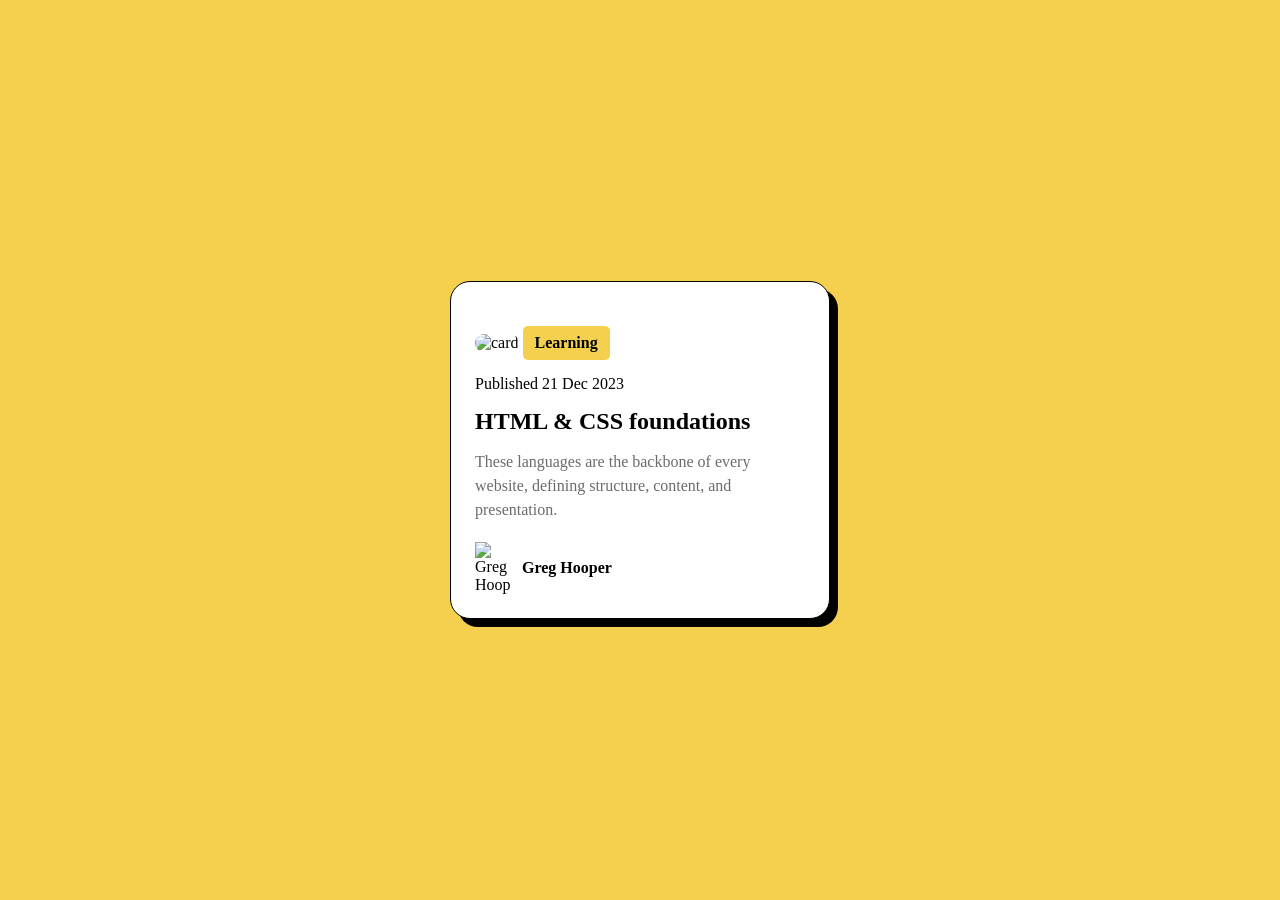
==== Blog Preview Card/index.html @ ec60731e "Initial Upload" ====
<!DOCTYPE html>
<html lang="en">

<head>
  <meta charset="UTF-8">
  <meta name="viewport" content="width=device-width, initial-scale=1.0">

  <link rel="icon" type="image/png" sizes="32x32" href="./assets/images/favicon-32x32.png">

  <title>Blog preview card</title>
  <link rel="stylesheet" href="style.css">

  <style>
    .attribution {
      font-size: 0.6875rem;
      text-align: center;
    }

    .attribution a {
      color: hsl(228, 45%, 44%);
    }
  </style>
</head>

<body>
  <div class="card">
    <img src="./assets/images/illustration-article.svg" alt="card" class="card-image">
  
  <div class="tag">Learning</div>
  <p>Published 21 Dec 2023</p>
  <h2>HTML & CSS foundations</h2>
  <p class="description">These languages are the backbone of every website, defining structure, content, and
    presentation.</p>
  <div class="author">
    <img src="assets/images/image-avatar.webp" alt="Greg Hooper">

    <span>Greg Hooper</span>
  </div>
  
  </div>
</body>

</html>
---- Blog Preview Card/style.css ----
*{
    margin: 0;
    padding: 0;
    box-sizing: border-box;
}
body{
    min-height: 100vh;
    display: flex;
    align-items: center;
    justify-content: center;
    background: hsl(47, 88%, 63%);
}
.card{
    background: white;
    width: 380px;
    padding: 24px;
    border-radius: 20px;
    border: 1px solid black;
    box-shadow: 8px 8px 0 black;
}
.card-image{
    width: 100%;
    border-radius: 10px;
}
.tag{
display: inline-block;
background: hsl(47, 88%, 63%);
padding: 8px 12px;
margin-top: 20px;
font-weight: 800;
border-radius: 5px;
}
.date{
    margin-top: 12px;
    font-size: 14px;
}
h2{
    margin-top: 15px;
    font-size: 24px;
    font-weight: 800;
    cursor: pointer;
}
h2:hover{
    color: hsl(47, 88%, 63%);
}
.description{
    margin-top: 15px;
    color: hsl(0, 0%, 42%);
    line-height: 1.5;
}
.author{
    display: flex;
    align-items: center;
    gap: 12px;
    margin-top: 20px;
}
.author img{
    width: 35px;
}
.author span{
    font-weight: 800;
}
p{
    margin-top: 15px;
}
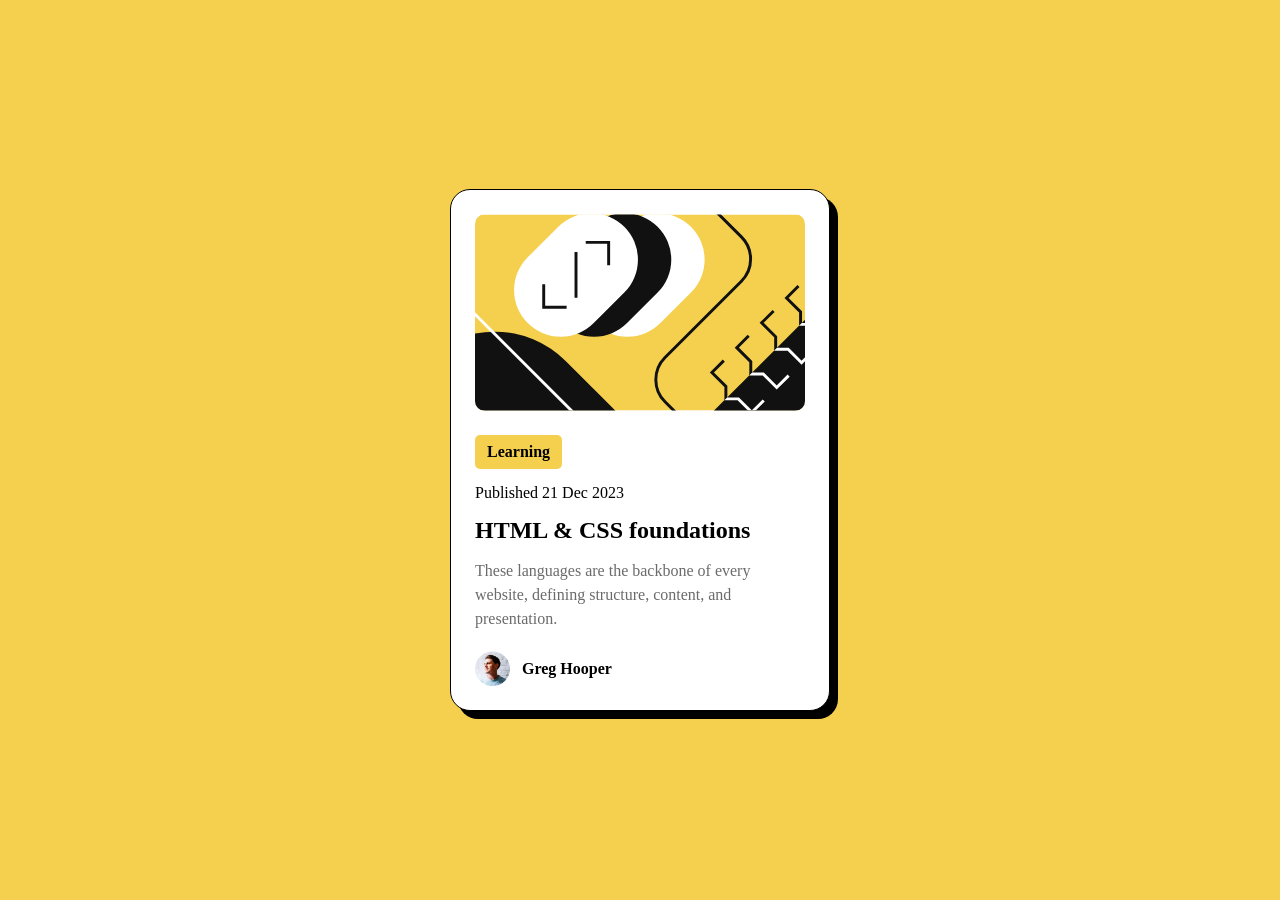
==== commit 4fbdf8ab: "Final Updated" ====
--- a/Blog Preview Card/index.html
+++ b/Blog Preview Card/index.html
@@ -5,7 +5,7 @@
   <meta charset="UTF-8">
   <meta name="viewport" content="width=device-width, initial-scale=1.0">
 
-  <link rel="icon" type="image/png" sizes="32x32" href="./assets/images/favicon-32x32.png">
+  <link rel="icon" type="image/png" sizes="32x32" href="./images/favicon-32x32.png">
 
   <title>Blog preview card</title>
   <link rel="stylesheet" href="style.css">
@@ -24,7 +24,7 @@
 
 <body>
   <div class="card">
-    <img src="./assets/images/illustration-article.svg" alt="card" class="card-image">
+    <img src="./images/illustration-article.svg" alt="card" class="card-image">
   
   <div class="tag">Learning</div>
   <p>Published 21 Dec 2023</p>
@@ -32,7 +32,7 @@
   <p class="description">These languages are the backbone of every website, defining structure, content, and
     presentation.</p>
   <div class="author">
-    <img src="assets/images/image-avatar.webp" alt="Greg Hooper">
+    <img src="./images/image-avatar.webp" alt="Greg Hooper">
 
     <span>Greg Hooper</span>
   </div>
